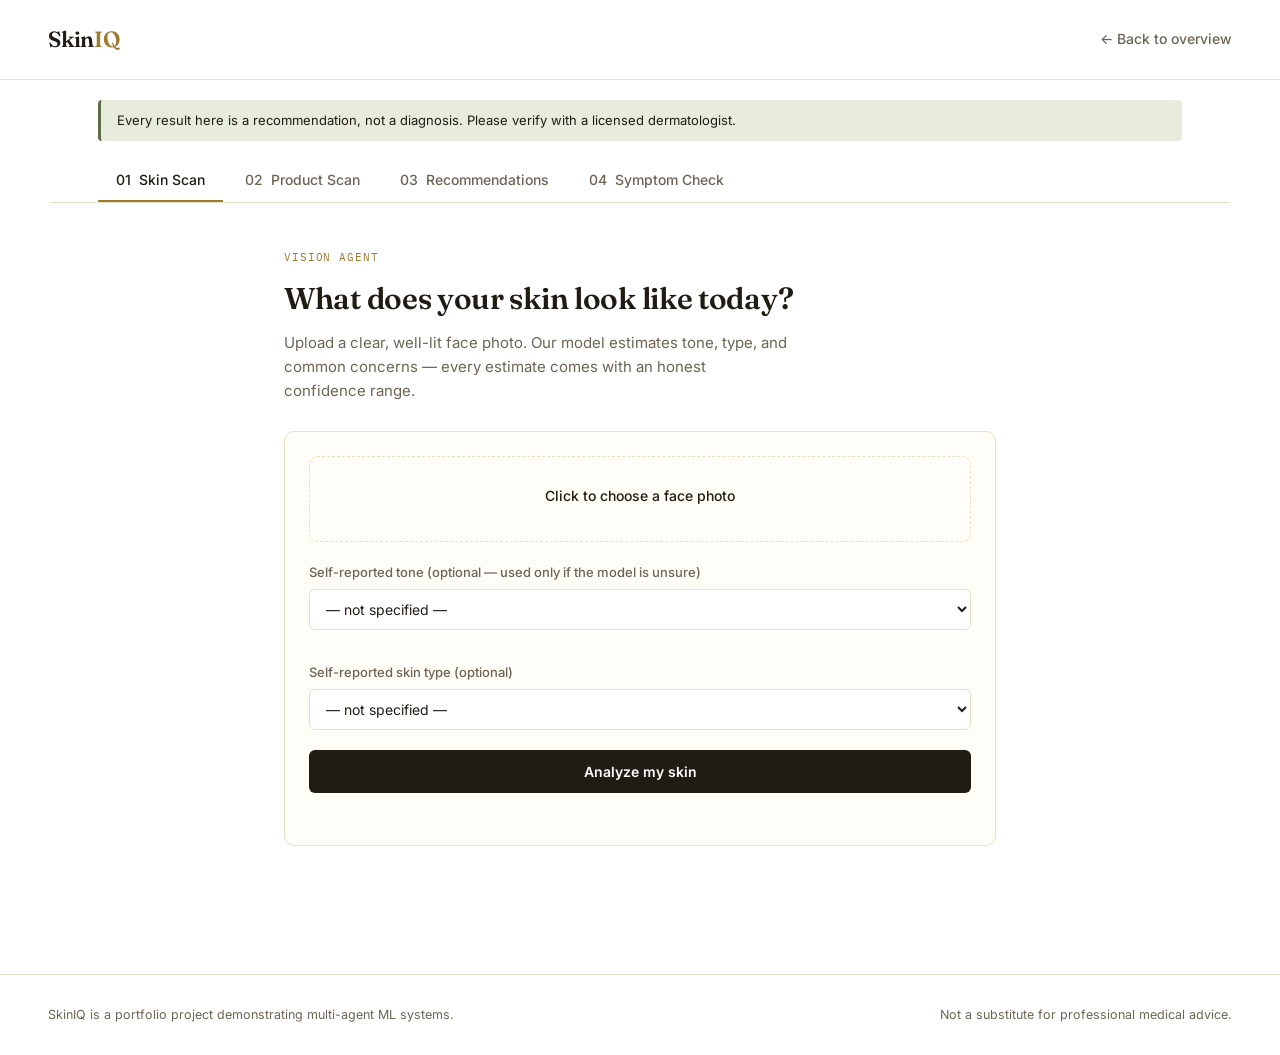
==== frontend/app.html @ 856e79b5 "Initial commit: SkinIQ multi-agent skin health advisor" ====
<!DOCTYPE html>
<html lang="en">
<head>
<meta charset="UTF-8">
<meta name="viewport" content="width=device-width, initial-scale=1.0">
<title>SkinIQ — App</title>
<link rel="preconnect" href="https://fonts.googleapis.com">
<link href="https://fonts.googleapis.com/css2?family=Fraunces:opsz,wght@9..144,400;9..144,600&family=Inter:wght@400;500;600&family=IBM+Plex+Mono:wght@400;500&display=swap" rel="stylesheet">
<link rel="stylesheet" href="styles.css">
</head>
<body>

<nav class="site-nav">
  <a href="index.html" class="wordmark" style="text-decoration:none;">Skin<span>IQ</span></a>
  <div class="nav-links">
    <a href="index.html">&larr; Back to overview</a>
  </div>
</nav>

<div class="app-disclaimer-bar">
  Every result here is a recommendation, not a diagnosis. Please verify with a licensed dermatologist.
</div>

<nav class="tabs">
  <button class="tab active" data-tab="scan">01 &nbsp;Skin Scan</button>
  <button class="tab" data-tab="product">02 &nbsp;Product Scan</button>
  <button class="tab" data-tab="recommend">03 &nbsp;Recommendations</button>
  <button class="tab" data-tab="symptom">04 &nbsp;Symptom Check</button>
</nav>

<main class="app-main">

  <!-- SKIN SCAN -->
  <section id="scan" class="panel active">
    <div class="panel-head">
      <span class="eyebrow">Vision Agent</span>
      <h1>What does your skin look like today?</h1>
      <p class="sub">Upload a clear, well-lit face photo. Our model estimates tone, type, and common concerns — every estimate comes with an honest confidence range.</p>
    </div>

    <div class="card">
      <label class="dropzone" id="scanDropzone">
        <input type="file" id="scanFile" accept="image/*" hidden>
        <span class="dz-label">Click to choose a face photo</span>
        <span class="dz-filename" id="scanFilename"></span>
      </label>

      <div class="self-report">
        <div class="field">
          <label>Self-reported tone (optional — used only if the model is unsure)</label>
          <select id="toneCategory">
            <option value="">— not specified —</option>
            <option value="bright">Bright</option>
            <option value="mid">Mid</option>
            <option value="brown">Brown</option>
            <option value="black">Black</option>
          </select>
        </div>
        <div class="field">
          <label>Self-reported skin type (optional)</label>
          <select id="skinTypeSelfReport">
            <option value="">— not specified —</option>
            <option value="oily">Oily</option>
            <option value="dry">Dry</option>
            <option value="normal">Normal</option>
          </select>
        </div>
      </div>

      <button class="primary-btn" id="scanSubmit">Analyze my skin</button>
      <div class="status" id="scanStatus"></div>
    </div>

    <div class="results" id="scanResults"></div>
  </section>

  <!-- PRODUCT SCAN -->
  <section id="product" class="panel">
    <div class="panel-head">
      <span class="eyebrow">OCR + Ingredient Agent</span>
      <h1>What's actually in this product?</h1>
      <p class="sub">Photograph the ingredients label. We read it, cross-check against a 28,000-name ingredient database, and flag anything worth knowing.</p>
    </div>

    <div class="card">
      <label class="dropzone" id="productDropzone">
        <input type="file" id="productFile" accept="image/*" hidden>
        <span class="dz-label">Click to choose a label photo</span>
        <span class="dz-filename" id="productFilename"></span>
      </label>

      <div class="field">
        <label>Your skin type (optional — personalizes the risk flags)</label>
        <select id="productSkinType">
          <option value="">— not specified —</option>
          <option value="oily">Oily</option>
          <option value="dry">Dry</option>
          <option value="normal">Normal</option>
        </select>
      </div>

      <button class="primary-btn" id="productSubmit">Scan label</button>
      <div class="status" id="productStatus"></div>
    </div>

    <div class="results" id="productResults"></div>
  </section>

  <!-- RECOMMENDATIONS -->
  <section id="recommend" class="panel">
    <div class="panel-head">
      <span class="eyebrow">Recommendation Agent</span>
      <h1>What should you actually use?</h1>
      <p class="sub">Content-based matching — every suggestion comes with a plain-language reason, not a black-box score.</p>
    </div>

    <div class="card">
      <div class="self-report">
        <div class="field">
          <label>Skin type</label>
          <select id="recSkinType">
            <option value="oily">Oily</option>
            <option value="dry">Dry</option>
            <option value="normal">Normal</option>
          </select>
        </div>
        <div class="field">
          <label>Acne concern level</label>
          <input type="range" id="recAcne" min="0" max="1" step="0.1" value="0">
          <span class="range-val" id="recAcneVal">0.0</span>
        </div>
        <div class="field">
          <label>Dark circle concern level</label>
          <input type="range" id="recDark" min="0" max="1" step="0.1" value="0">
          <span class="range-val" id="recDarkVal">0.0</span>
        </div>
      </div>
      <button class="primary-btn" id="recSubmit">Get recommendations</button>
      <div class="status" id="recStatus"></div>
    </div>

    <div class="results" id="recResults"></div>
  </section>

  <!-- SYMPTOM CHECK -->
  <section id="symptom" class="panel">
    <div class="panel-head">
      <span class="eyebrow">Symptom Agent</span>
      <h1>Something feels off?</h1>
      <p class="sub">Text only — no photo required, ever. Safe to describe concerns anywhere on the body, including private areas.</p>
    </div>

    <div class="card">
      <div class="field">
        <label>Where on the body?</label>
        <input type="text" id="symBodyArea" placeholder="e.g. forearm, inner thigh, scalp">
      </div>
      <div class="field">
        <label>How many days has this been going on?</label>
        <input type="number" id="symDuration" min="0" value="1">
      </div>
      <div class="field">
        <label>Describe what you're noticing</label>
        <textarea id="symText" rows="3" placeholder="e.g. itchy red patches, started after using a new lotion"></textarea>
      </div>
      <div class="field">
        <label>Severity (1 = mild, 5 = severe)</label>
        <input type="range" id="symSeverity" min="1" max="5" step="1" value="2">
        <span class="range-val" id="symSeverityVal">2</span>
      </div>
      <div class="field">
        <label>Recent products used (comma-separated, optional)</label>
        <input type="text" id="symProducts" placeholder="e.g. Nivea Shea Smooth Body Lotion">
      </div>
      <label class="checkbox-row">
      <div class="field">
        <label>Your skin type (optional — enables a proactive avoidance list)</label>
        <select id="symSkinType">
          <option value="">— not specified —</option>
          <option value="oily">Oily</option>
          <option value="dry">Dry</option>
          <option value="normal">Normal</option>
        </select>
      </div>

      <label class="checkbox-row">
        <input type="checkbox" id="symUseLocation">
        Use my location for weather/UV and local trend context (optional)
      </label>

      <label class="checkbox-row">
        <input type="checkbox" id="symOtcAck">
        I understand OTC suggestions are general education, not a prescription, and I'll confirm with a dermatologist/pharmacist before using anything
      </label>

      <button class="primary-btn" id="symSubmit">Get analysis</button>
      <div class="status" id="symStatus"></div>
    </div>

    <div class="results" id="symResults"></div>

    <div class="card" style="margin-top:28px;">
      <h3 style="font-family:var(--font-display); font-size:18px; margin-top:0;">Check your recent products, one by one</h3>
      <p class="sub" style="margin-bottom:18px;">Upload photos of products you've recently used. We'll scan each and flag anything that doesn't suit your skin type.</p>
      <label class="dropzone" id="batchDropzone">
        <input type="file" id="batchFile" accept="image/*" hidden>
        <span class="dz-label">Click to add a product photo</span>
        <span class="dz-filename" id="batchFilename"></span>
      </label>
      <div class="status" id="batchStatus"></div>
      <div class="results" id="batchResults"></div>
    </div>
  </section>


</main>

<footer class="site-footer">
  <span>SkinIQ is a portfolio project demonstrating multi-agent ML systems.</span>
  <span>Not a substitute for professional medical advice.</span>
</footer>

<script src="app.js"></script>
</body>
</html>
---- frontend/styles.css ----
/* ============================================
   SkinIQ Design System v2 — Gold & White
   Palette: warm white base, champagne gold primary, deep bronze accent,
   warm ink text. Semantic colors (olive/amber/brick) carry through for
   risk states so the functional UI stays legible against the gold theme.
   Type: Fraunces (display) / Inter (body) / IBM Plex Mono (data)
   Signature: the "confidence band" -- an estimate + its honest uncertainty
   range, rendered in gold, reused everywhere a number appears.
   ============================================ */

:root {
  --white: #FFFFFF;
  --paper: #FFFDF7;
  --ink: #211C13;
  --ink-soft: #6E6455;
  --gold: #C6A15B;
  --gold-deep: #9C7A2E;
  --gold-pale: #F3E9D2;
  --bronze: #6B4F23;
  --line: #E9DFC6;

  --olive: #5B6E45;
  --olive-soft: #E7ECDD;
  --amber: #B8791A;
  --amber-soft: #F5E4C6;
  --brick: #9B3B32;
  --brick-soft: #F1DBD7;

  --font-display: 'Fraunces', serif;
  --font-body: 'Inter', sans-serif;
  --font-mono: 'IBM Plex Mono', monospace;
}

* { box-sizing: border-box; }
html { scroll-behavior: smooth; }

body {
  margin: 0;
  background: var(--white);
  color: var(--ink);
  font-family: var(--font-body);
  line-height: 1.6;
}

a { color: inherit; }

/* ---------- Shared nav ---------- */
.site-nav {
  display: flex;
  align-items: center;
  justify-content: space-between;
  padding: 22px 48px;
  border-bottom: 1px solid var(--line);
  position: sticky;
  top: 0;
  background: rgba(255,255,255,0.92);
  backdrop-filter: blur(6px);
  z-index: 20;
}
.site-nav .wordmark {
  font-family: var(--font-display);
  font-size: 22px;
  font-weight: 600;
  letter-spacing: -0.01em;
}
.site-nav .wordmark span { color: var(--gold-deep); }
.site-nav .nav-links {
  display: flex;
  align-items: center;
  gap: 28px;
  font-size: 14px;
  font-weight: 500;
}
.site-nav .nav-links a { text-decoration: none; color: var(--ink-soft); }
.site-nav .nav-links a:hover { color: var(--ink); }
.cta-btn {
  background: var(--ink);
  color: var(--white) !important;
  padding: 10px 20px;
  border-radius: 30px;
  text-decoration: none;
  font-size: 14px;
  font-weight: 600;
  transition: background 0.15s;
}
.cta-btn:hover { background: var(--gold-deep); }

/* ============================================
   LANDING PAGE
   ============================================ */

.hero {
  display: flex;
  align-items: center;
  gap: 60px;
  padding: 90px 48px 70px;
  max-width: 1180px;
  margin: 0 auto;
}
.hero-copy { flex: 1.1; }
.hero-eyebrow {
  font-family: var(--font-mono);
  font-size: 12px;
  letter-spacing: 0.1em;
  text-transform: uppercase;
  color: var(--gold-deep);
  margin-bottom: 14px;
  display: inline-block;
}
.hero h1 {
  font-family: var(--font-display);
  font-size: 52px;
  line-height: 1.08;
  font-weight: 600;
  letter-spacing: -0.015em;
  margin: 0 0 22px;
}
.hero h1 em { color: var(--gold-deep); font-style: normal; }
.hero p.lede {
  font-size: 17px;
  color: var(--ink-soft);
  max-width: 46ch;
  margin: 0 0 30px;
}
.hero-actions { display: flex; gap: 14px; align-items: center; }
.hero-actions .secondary-link { font-size: 14px; font-weight: 500; text-decoration: none; color: var(--ink); border-bottom: 1px solid var(--gold); padding-bottom: 2px; }

.hero-visual {
  flex: 1;
  position: relative;
  aspect-ratio: 1/1;
  max-width: 400px;
  margin: 0 auto;
}
.hero-ring {
  position: absolute;
  inset: 0;
  border-radius: 50%;
  border: 1.5px solid var(--gold);
  opacity: 0.5;
}
.hero-ring.r2 { inset: 34px; opacity: 0.7; }
.hero-ring.r3 { inset: 68px; opacity: 1; background: var(--gold-pale); border: none; }
.hero-stat {
  position: absolute;
  background: var(--white);
  border: 1px solid var(--line);
  border-radius: 10px;
  padding: 10px 14px;
  box-shadow: 0 8px 24px rgba(108, 79, 35, 0.1);
  font-family: var(--font-mono);
  font-size: 12px;
}
.hero-stat .val { font-family: var(--font-display); font-size: 20px; color: var(--gold-deep); display: block; }
.hero-stat.s1 { top: 6%; right: -4%; }
.hero-stat.s2 { bottom: 10%; left: -8%; }

/* ---------- Trust strip ---------- */
.trust-strip {
  border-top: 1px solid var(--line);
  border-bottom: 1px solid var(--line);
  background: var(--gold-pale);
  padding: 16px 48px;
  text-align: center;
  font-size: 13px;
  color: var(--bronze);
}

/* ---------- How it works ---------- */
.workflow {
  max-width: 1180px;
  margin: 0 auto;
  padding: 90px 48px;
}
.section-head { max-width: 60ch; margin-bottom: 50px; }
.section-head .eyebrow {
  font-family: var(--font-mono);
  font-size: 12px;
  letter-spacing: 0.08em;
  text-transform: uppercase;
  color: var(--gold-deep);
}
.section-head h2 {
  font-family: var(--font-display);
  font-size: 34px;
  font-weight: 600;
  margin: 8px 0 10px;
  letter-spacing: -0.01em;
}
.section-head p { color: var(--ink-soft); font-size: 15px; }

.workflow-steps {
  display: grid;
  grid-template-columns: repeat(4, 1fr);
  gap: 0;
  border-top: 1px solid var(--line);
}
.workflow-step {
  padding: 28px 24px 28px 0;
  border-right: 1px solid var(--line);
}
.workflow-step:last-child { border-right: none; }
.workflow-step .num {
  font-family: var(--font-mono);
  font-size: 12px;
  color: var(--gold-deep);
  display: block;
  margin-bottom: 14px;
}
.workflow-step h3 {
  font-family: var(--font-display);
  font-size: 19px;
  margin: 0 0 8px;
  font-weight: 600;
}
.workflow-step p { font-size: 13.5px; color: var(--ink-soft); margin: 0; }

/* ---------- Trust / confidence explainer ---------- */
.trust-explain {
  background: var(--paper);
  padding: 90px 48px;
  border-top: 1px solid var(--line);
}
.trust-explain-inner {
  max-width: 1180px;
  margin: 0 auto;
  display: flex;
  gap: 64px;
  align-items: center;
}
.trust-explain .section-head { margin-bottom: 22px; }
.trust-explain-copy { flex: 1; }
.trust-explain-visual { flex: 1; background: var(--white); border: 1px solid var(--line); border-radius: 14px; padding: 32px; }

.demo-band .cb-label { display:flex; justify-content:space-between; font-family: var(--font-mono); font-size: 12px; color: var(--ink-soft); margin-bottom:6px; }
.demo-band .cb-track { position: relative; height: 10px; background: var(--gold-pale); border-radius: 5px; }
.demo-band .cb-range { position: absolute; top:0; bottom:0; left: 30%; width: 40%; background: var(--gold); opacity: 0.4; border-radius: 5px; }
.demo-band .cb-point { position: absolute; top: -4px; left: 50%; width: 16px; height:16px; background: var(--gold-deep); border: 2px solid var(--white); border-radius: 50%; transform: translateX(-50%); }
.demo-band-caption { font-size: 12px; color: var(--ink-soft); margin-top: 10px; }

.trust-points { list-style: none; padding: 0; margin: 22px 0 0; }
.trust-points li { display: flex; gap: 12px; margin-bottom: 16px; font-size: 14.5px; color: var(--ink-soft); }
.trust-points li::before { content: "—"; color: var(--gold-deep); font-weight: 600; }

/* ---------- Final CTA ---------- */
.final-cta {
  text-align: center;
  padding: 100px 48px;
}
.final-cta h2 {
  font-family: var(--font-display);
  font-size: 38px;
  font-weight: 600;
  margin: 0 0 14px;
}
.final-cta p { color: var(--ink-soft); margin: 0 0 28px; }

footer.site-footer {
  border-top: 1px solid var(--line);
  padding: 30px 48px;
  display: flex;
  justify-content: space-between;
  font-size: 12.5px;
  color: var(--ink-soft);
}

/* ============================================
   APP PAGE (functional tool)
   ============================================ */

.app-disclaimer-bar {
  margin: 20px 48px 0;
  padding: 10px 16px;
  background: var(--olive-soft);
  border-left: 3px solid var(--olive);
  border-radius: 4px;
  font-size: 13px;
  color: var(--ink);
  max-width: 1084px;
  margin-left: auto;
  margin-right: auto;
}

.tabs {
  display: flex;
  gap: 4px;
  padding: 18px 48px 0;
  max-width: 1180px;
  margin: 0 auto;
  border-bottom: 1px solid var(--line);
}
.tab {
  font-family: var(--font-body);
  font-size: 14px;
  font-weight: 500;
  padding: 12px 18px;
  background: none;
  border: none;
  border-bottom: 2px solid transparent;
  color: var(--ink-soft);
  cursor: pointer;
}
.tab.active { color: var(--ink); border-bottom: 2px solid var(--gold-deep); }
.tab:hover { color: var(--ink); }

main.app-main { max-width: 760px; margin: 0 auto; padding: 40px 24px 100px; }
.panel { display: none; }
.panel.active { display: block; animation: fadein 0.25s ease; }
@keyframes fadein { from { opacity: 0; transform: translateY(4px); } to { opacity: 1; transform: translateY(0); } }

.eyebrow {
  font-family: var(--font-mono);
  font-size: 11px;
  letter-spacing: 0.08em;
  text-transform: uppercase;
  color: var(--gold-deep);
}
.panel-head h1 {
  font-family: var(--font-display);
  font-size: 30px;
  font-weight: 600;
  margin: 6px 0 8px;
  letter-spacing: -0.01em;
}
.panel-head .sub { color: var(--ink-soft); font-size: 15px; max-width: 56ch; margin: 0 0 28px; }

.card { background: var(--paper); border: 1px solid var(--line); border-radius: 10px; padding: 24px; }

.dropzone {
  display: flex; flex-direction: column; align-items: center; gap: 6px;
  padding: 28px; border: 1.5px dashed var(--line); border-radius: 8px;
  cursor: pointer; margin-bottom: 20px; text-align: center;
}
.dropzone:hover { border-color: var(--gold); background: var(--gold-pale); }
.dz-label { font-size: 14px; font-weight: 500; }
.dz-filename { font-family: var(--font-mono); font-size: 12px; color: var(--ink-soft); }

.field { margin-bottom: 16px; }
.field label { display: block; font-size: 13px; font-weight: 500; margin-bottom: 6px; color: var(--ink-soft); }
.field input[type="text"], .field input[type="number"], .field select, .field textarea {
  width: 100%; padding: 10px 12px; border: 1px solid var(--line); border-radius: 6px;
  font-family: var(--font-body); font-size: 14px; background: var(--white); color: var(--ink);
}
.field input[type="range"] { width: 80%; vertical-align: middle; accent-color: var(--gold-deep); }
.range-val { font-family: var(--font-mono); font-size: 13px; color: var(--gold-deep); }

.self-report { display: grid; gap: 16px; margin-bottom: 4px; }
.checkbox-row { display: flex; align-items: center; gap: 8px; font-size: 13px; color: var(--ink-soft); margin-bottom: 16px; cursor: pointer; }

.primary-btn {
  width: 100%; padding: 13px; background: var(--ink); color: white; border: none;
  border-radius: 6px; font-family: var(--font-body); font-weight: 600; font-size: 14px;
  cursor: pointer; transition: background 0.15s;
}
.primary-btn:hover { background: var(--gold-deep); }
.primary-btn:disabled { background: var(--ink-soft); cursor: wait; }

.status { font-size: 13px; color: var(--ink-soft); margin-top: 10px; min-height: 18px; }
.status.error { color: var(--brick); }

.results { margin-top: 28px; display: grid; gap: 16px; }
.result-card { background: var(--paper); border: 1px solid var(--line); border-radius: 10px; padding: 20px; }
.result-card h3 { font-family: var(--font-display); font-size: 17px; margin: 0 0 12px; }

.confidence-band { margin: 10px 0 14px; }
.confidence-band .cb-label { display: flex; justify-content: space-between; font-family: var(--font-mono); font-size: 12px; color: var(--ink-soft); margin-bottom: 5px; }
.confidence-band .cb-track { position: relative; height: 8px; background: var(--gold-pale); border-radius: 4px; overflow: visible; }
.confidence-band .cb-range { position: absolute; top: 0; bottom: 0; background: var(--gold); opacity: 0.45; border-radius: 4px; }
.confidence-band .cb-point { position: absolute; top: -3px; width: 14px; height: 14px; background: var(--gold-deep); border: 2px solid var(--paper); border-radius: 50%; transform: translateX(-50%); }

.badge { display: inline-block; font-family: var(--font-mono); font-size: 11px; padding: 3px 8px; border-radius: 4px; margin: 2px 4px 2px 0; }
.badge.ok { background: var(--olive-soft); color: var(--olive); }
.badge.warn { background: var(--amber-soft); color: var(--amber); }
.badge.risk { background: var(--brick-soft); color: var(--brick); }

.flag-list { margin: 10px 0 0; padding-left: 18px; font-size: 14px; }
.flag-list li { margin-bottom: 6px; }

.ingredient-row { display: flex; justify-content: space-between; align-items: center; padding: 8px 0; border-bottom: 1px solid var(--line); font-size: 14px; }
.ingredient-row:last-child { border-bottom: none; }

.urgency-banner { padding: 12px 16px; border-radius: 6px; font-size: 14px; font-weight: 500; margin-bottom: 14px; }
.urgency-banner.routine { background: var(--olive-soft); color: var(--olive); }
.urgency-banner.prompt { background: var(--amber-soft); color: var(--amber); }
.urgency-banner.urgent { background: var(--brick-soft); color: var(--brick); }

.disclaimer-note { font-size: 12px; color: var(--ink-soft); margin-top: 12px; font-style: italic; }
.buy-links a { font-size: 12px; color: var(--gold-deep); text-decoration: none; margin-right: 12px; }
.buy-links a:hover { text-decoration: underline; }

@media (max-width: 860px) {
  .hero { flex-direction: column; padding: 60px 24px; }
  .workflow-steps { grid-template-columns: 1fr; }
  .workflow-step { border-right: none; border-bottom: 1px solid var(--line); padding: 24px 0; }
  .trust-explain-inner { flex-direction: column; }
  .site-nav { padding: 16px 24px; }
  .workflow, .trust-explain, .final-cta { padding-left: 24px; padding-right: 24px; }
}
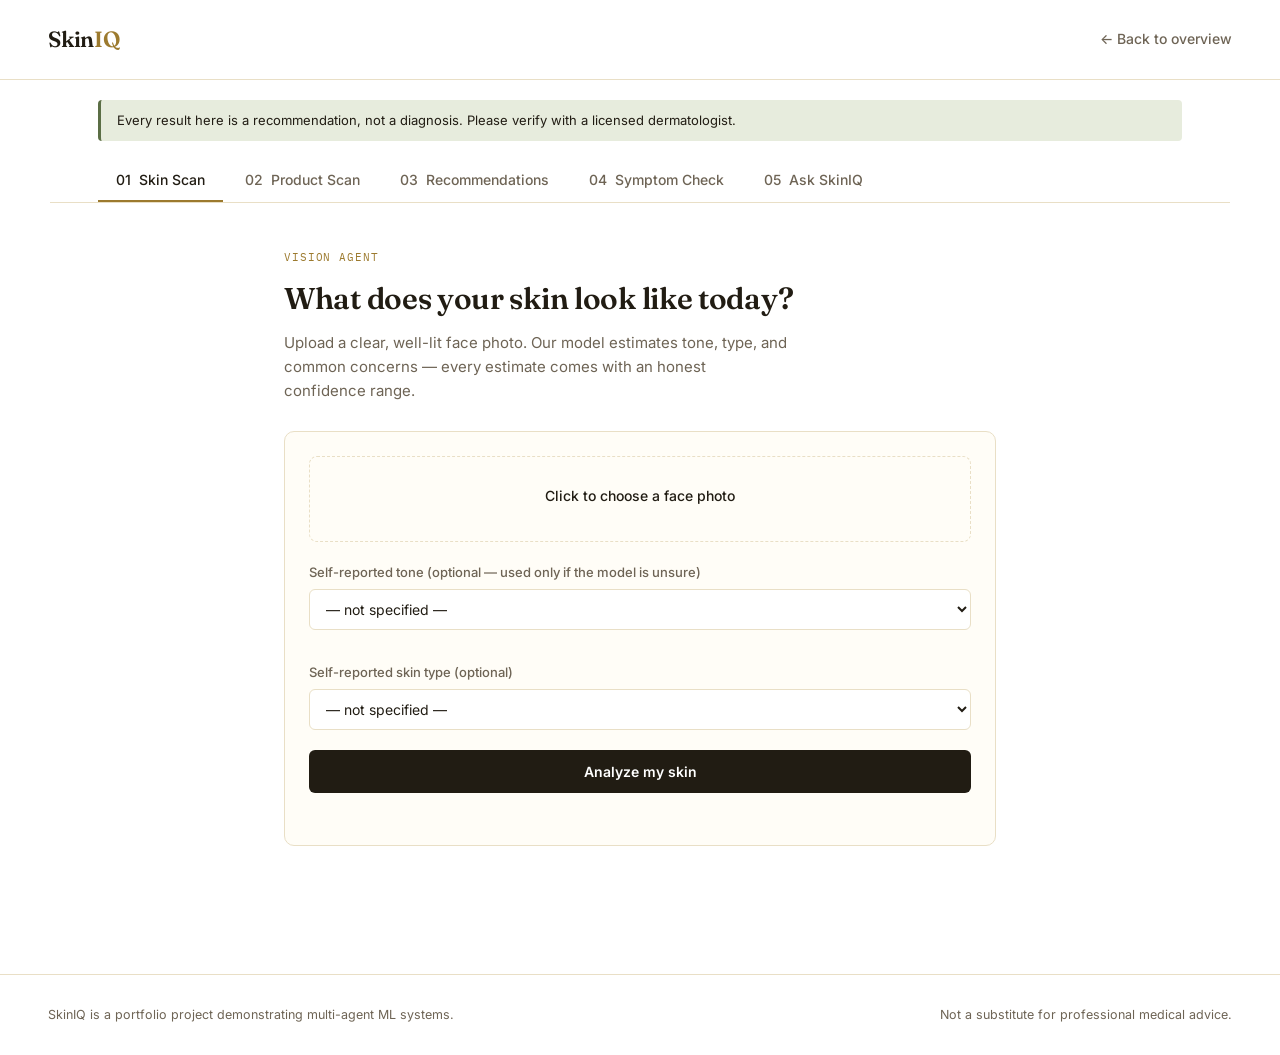
==== commit afacb35f: "Add chatbot, skin quiz, acne CV severity, and advisory agent features" ====
--- a/frontend/app.html
+++ b/frontend/app.html
@@ -26,6 +26,7 @@
   <button class="tab" data-tab="product">02 &nbsp;Product Scan</button>
   <button class="tab" data-tab="recommend">03 &nbsp;Recommendations</button>
   <button class="tab" data-tab="symptom">04 &nbsp;Symptom Check</button>
+  <button class="tab" data-tab="chatbot">05 &nbsp;Ask SkinIQ</button>
 </nav>
 
 <main class="app-main">
@@ -172,7 +173,6 @@
         <label>Recent products used (comma-separated, optional)</label>
         <input type="text" id="symProducts" placeholder="e.g. Nivea Shea Smooth Body Lotion">
       </div>
-      <label class="checkbox-row">
       <div class="field">
         <label>Your skin type (optional — enables a proactive avoidance list)</label>
         <select id="symSkinType">
@@ -213,6 +213,24 @@
   </section>
 
 
+  <!-- CHATBOT -->
+  <section id="chatbot" class="panel">
+    <div class="panel-head">
+      <span class="eyebrow">Chat Agent — powered by Groq</span>
+      <h1>Ask SkinIQ anything skincare</h1>
+      <p class="sub">General questions about oily/dry/normal skin, acne, ingredients, sun care, and everyday routines. Not a replacement for a dermatologist.</p>
+    </div>
+
+    <div class="card">
+      <div id="chatMessages" style="display:flex; flex-direction:column; gap:12px; max-height:420px; overflow-y:auto; margin-bottom:16px; padding-right:4px;"></div>
+      <div style="display:flex; gap:10px;">
+        <input type="text" id="chatInput" placeholder="e.g. how do I deal with oily skin?" style="flex:1; padding:10px 12px; border:1px solid var(--line); border-radius:6px; font-family:var(--font-body); font-size:14px;">
+        <button class="primary-btn" id="chatSend" style="width:auto; padding:10px 22px;">Send</button>
+      </div>
+      <div class="status" id="chatStatus"></div>
+    </div>
+  </section>
+
 </main>
 
 <footer class="site-footer">
